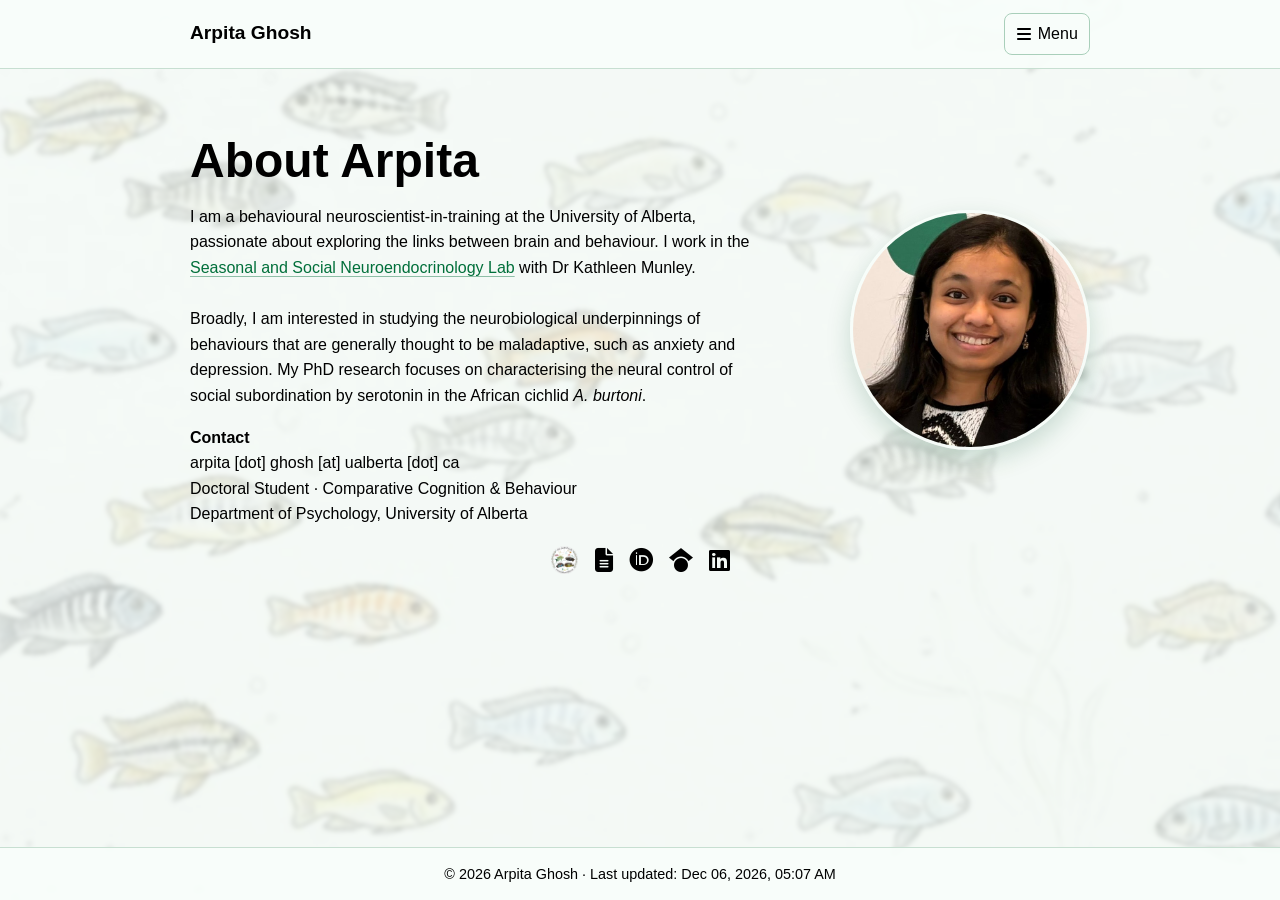
==== index.html @ 38524a2a "Add Google Analytics tracking to all pages" ====
<!DOCTYPE html>
<html lang="en">
<head>
  <meta charset="UTF-8">
  <meta name="viewport" content="width=device-width, initial-scale=1.0">
  <title>Arpita Ghosh | Behavioural Neuroscience</title>
  <meta name="description" content="Academic website of Arpita Ghosh.">
  <link rel="stylesheet" href="https://cdnjs.cloudflare.com/ajax/libs/font-awesome/6.7.2/css/all.min.css">
  <link rel="stylesheet" href="site/styles.css">
<!-- Google Tag Manager -->
<script>(function(w,d,s,l,i){w[l]=w[l]||[];w[l].push({'gtm.start':
new Date().getTime(),event:'gtm.js'});var f=d.getElementsByTagName(s)[0],
j=d.createElement(s),dl=l!='dataLayer'?'&l='+l:'';j.async=true;j.src=
'https://www.googletagmanager.com/gtm.js?id='+i+dl;f.parentNode.insertBefore(j,f);
})(window,document,'script','dataLayer','GTM-M3ZC9SSD');</script>
<!-- End Google Tag Manager -->
<!-- Google tag (gtag.js) -->
<script async src="https://www.googletagmanager.com/gtag/js?id=G-YRY5EFCV84"></script>
<script>
  window.dataLayer = window.dataLayer || [];
  function gtag(){dataLayer.push(arguments);}
  gtag('js', new Date());

  gtag('config', 'G-YRY5EFCV84');
</script>
</head>
<body class="home-page">

  <!-- Google Tag Manager (noscript) -->
  <noscript><iframe src="https://www.googletagmanager.com/ns.html?id=GTM-M3ZC9SSD" height="0" width="0" style="display:none;visibility:hidden"></iframe></noscript>
  <!-- End Google Tag Manager (noscript) -->
  <nav class="topbar" data-site-nav></nav>

  <header class="hero">
    <div class="container">
      <div class="hero-layout">
        <div class="hero-copy">
          <h1 id="aboutTitle">About</h1>
          <p class="subtitle" id="aboutBio"></p>
          <div class="about-contact" id="aboutContact"></div>
        </div>
        <img class="profile-pic" id="profileImage" src="assets/images/source/home-1.jpg" alt="Arpita Ghosh">
      </div>
      <div class="social-links" id="socialLinks" aria-label="Social links"></div>
    </div>
  </header>

  <footer class="site-footer" data-site-footer></footer>

  <script src="site/script.js"></script>
</body>
</html>
---- site/styles.css ----
:root {
  --bg: #f1f8f4;
  --panel: rgba(248, 253, 250, 0.9);
  --text: #000000;
  --muted: #000000;
  --strong: #000000;
  --accent: #007c41;
  --accent-2: #005c30;
  --link: #006f3a;
  --link-visited: #005b36;
  --link-hover: #009b52;
  --border: #c7dfd1;
  --topbar-bg: rgba(248, 253, 250, 0.94);
  --control-bg: rgba(248, 253, 250, 0.9);
  --control-border: #a9cfba;
  --control-border-hover: #58a57d;
  --menu-hover: #dcefe4;
  --menu-shadow: rgba(0, 83, 44, 0.18);
  --code-bg: #dff1e7;
  --code-text: #000000;
  --tag-bg: #cce7d8;
  --tag-text: #000000;
  --news-badge-bg: #d2e9dc;
  --news-badge-text: #000000;
  --button-text: #ffffff;
  --focus-ring: rgba(0, 124, 65, 0.2);
  --background-image-opacity: 0.28;
  --site-background-image: none;
}

* {
  box-sizing: border-box;
}

body {
  margin: 0;
  min-height: 100vh;
  display: flex;
  flex-direction: column;
  position: relative;
  isolation: isolate;
  overflow-x: hidden;
  font-family: "Segoe UI", Tahoma, Geneva, Verdana, sans-serif;
  background: var(--bg);
  color: var(--text);
  line-height: 1.6;
}

body::before {
  content: "";
  position: fixed;
  inset: -12vmax;
  z-index: -1;
  pointer-events: none;
  background-image: var(--site-background-image);
  background-position: center;
  background-size: cover;
  filter: blur(2px) saturate(1.08);
  opacity: var(--background-image-opacity);
  transform: translate3d(-2%, -2%, 0) scale(1.12);
  will-change: transform;
  animation: backgroundDrift 22s ease-in-out infinite alternate;
}

a {
  color: var(--link);
  text-decoration-color: color-mix(in srgb, var(--link) 42%, transparent);
  text-underline-offset: 0.16em;
}

a:visited {
  color: var(--link-visited);
}

a:hover {
  color: var(--link-hover);
  text-decoration-color: currentColor;
}

@keyframes backgroundDrift {
  0% {
    transform: translate3d(-3%, -2%, 0) scale(1.12);
  }
  35% {
    transform: translate3d(3%, -4%, 0) scale(1.16);
  }
  70% {
    transform: translate3d(-1%, 4%, 0) scale(1.14);
  }
  100% {
    transform: translate3d(4%, 2%, 0) scale(1.16);
  }
}

@media (prefers-reduced-motion: reduce) {
  body::before {
    animation: none;
  }
}

.container {
  width: min(900px, 92%);
  margin: 0 auto;
}

.topbar {
  position: relative;
  z-index: 40;
  overflow: visible;
  background: var(--topbar-bg);
  border-bottom: 1px solid var(--border);
}

.topbar-inner {
  display: flex;
  align-items: center;
  justify-content: space-between;
  gap: 1rem;
  padding: 0.8rem 0;
  overflow: visible;
}

.site-name {
  font-size: 1.2rem;
  font-weight: 800;
  color: var(--text);
  text-decoration: none;
}

.site-name:visited {
  color: var(--text);
}

.topbar-actions {
  display: flex;
  align-items: center;
  gap: 0.6rem;
  overflow: visible;
}

.menu-dropdown {
  position: relative;
  z-index: 45;
  overflow: visible;
}

.menu-button {
  display: inline-flex;
  align-items: center;
  color: var(--text);
  font: inherit;
  cursor: pointer;
}

.menu-button {
  gap: 0.45rem;
  background: var(--control-bg);
  border: 1px solid var(--control-border);
  border-radius: 0.5rem;
  padding: 0.45rem 0.7rem;
}

.menu-button:hover {
  border-color: var(--control-border-hover);
}

.menu-button[aria-expanded="true"] {
  border-color: var(--accent);
  box-shadow: 0 0 0 2px var(--focus-ring);
}

.menu-list {
  list-style: none;
  position: absolute;
  right: 0;
  top: calc(100% + 0.5rem);
  z-index: 60;
  min-width: 11rem;
  margin: 0;
  padding: 0.35rem;
  background: var(--panel);
  border: 1px solid var(--border);
  border-radius: 0.6rem;
  box-shadow: 0 12px 28px var(--menu-shadow);
  pointer-events: auto;
}

.menu-list * {
  pointer-events: auto;
}

.menu-list[hidden] {
  display: none;
}

.menu-list a {
  display: block;
  padding: 0.45rem 0.55rem;
  color: var(--link);
  text-decoration: none;
  border-radius: 0.45rem;
}

.menu-list a:hover {
  color: var(--link-hover);
  background: var(--menu-hover);
}

.hero {
  padding: 4rem 0 3rem;
}

.hero-layout {
  display: grid;
  grid-template-columns: 1fr auto;
  align-items: center;
  gap: 2rem;
}

.hero-copy {
  min-width: 0;
}

.tag {
  display: inline-block;
  margin: 0 0 0.75rem;
  background: var(--tag-bg);
  color: var(--tag-text);
  font-weight: 600;
  font-size: 0.85rem;
  letter-spacing: 0.02em;
  padding: 0.2rem 0.6rem;
  border-radius: 999px;
}

h1 {
  margin: 0;
  font-size: clamp(2rem, 5vw, 3rem);
  line-height: 1.15;
}

.subtitle {
  margin-top: 1rem;
  color: var(--muted);
  max-width: 65ch;
}

.about-contact {
  margin-top: 0.9rem;
}

.about-contact-title {
  margin: 0 0 0.25rem;
  font-weight: 600;
}

.about-contact p {
  margin: 0;
  color: var(--muted);
}

.news-section {
  margin-top: 1.4rem;
}

.news-section h2 {
  margin: 0 0 0.75rem;
  font-size: 1.15rem;
}

.news-scroll {
  max-height: 14.5rem;
  overflow-y: auto;
  padding-right: 0.35rem;
  scrollbar-width: thin;
  scrollbar-color: var(--control-border) transparent;
}

.news-scroll::-webkit-scrollbar {
  width: 7px;
}

.news-scroll::-webkit-scrollbar-thumb {
  background: var(--control-border);
  border-radius: 999px;
}

.news-scroll::-webkit-scrollbar-track {
  background: transparent;
}

.news-item + .news-item {
  margin-top: 0.95rem;
}

.news-date {
  display: inline-block;
  padding: 0.05rem 0.35rem;
  border-radius: 0.2rem;
  background: var(--news-badge-bg);
  color: var(--news-badge-text);
  font-weight: 600;
}

.news-item p {
  margin: 0;
  line-height: 1.45;
  display: grid;
  grid-template-columns: auto 1fr;
  column-gap: 0.35rem;
  align-items: start;
}

.news-text {
  display: block;
  min-width: 0;
}

.news-item p:not(.news-date) {
  color: var(--muted);
}

.news-more {
  margin: 0.75rem 0 0;
}

.news-main {
  padding-top: 1.6rem;
  padding-bottom: 4rem;
}

.news-page .news-section {
  margin-top: 0;
  background: transparent;
  border: 0;
  border-radius: 0;
  padding: 0;
}

.news-page-heading {
  display: flex;
  align-items: baseline;
  justify-content: space-between;
  gap: 0.8rem;
  margin-bottom: 0.85rem;
}

.news-page-heading h1 {
  margin: 0;
  color: var(--strong);
}

.news-count {
  margin: 0;
  color: var(--muted);
  font-size: 0.95rem;
}

.news-page .news-scroll {
  max-height: none;
  overflow: visible;
  padding-right: 0;
  padding-left: 1rem;
  position: relative;
}

.news-page .news-scroll::before {
  content: "";
  position: absolute;
  left: 0.28rem;
  top: 0.15rem;
  bottom: 0.15rem;
  width: 1px;
  background: var(--control-border-hover);
}

.news-page .news-item {
  position: relative;
}

.news-page .news-item::before {
  content: "";
  position: absolute;
  left: -0.84rem;
  top: 0.55rem;
  width: 0.5rem;
  height: 0.5rem;
  border-radius: 999px;
  background: var(--accent);
  box-shadow: 0 0 0 2px var(--bg);
}

.news-page .news-item-image,
.news-page .news-item-gif {
  display: block;
  width: min(100%, 30rem);
  height: auto;
  margin-top: 0.55rem;
  border-radius: 0.5rem;
  border: 1px solid var(--border);
}

.news-empty {
  color: var(--muted);
}

.social-links {
  display: flex;
  align-items: center;
  justify-content: center;
  gap: 1rem;
  flex-wrap: wrap;
  margin-top: 1.2rem;
}

.social-link {
  display: inline-flex;
  align-items: center;
  justify-content: center;
  font-size: 1.5rem;
  color: var(--text);
  text-decoration: none;
}

.social-link:visited {
  color: var(--text);
}

.social-link:hover {
  color: var(--text);
}

.social-link-logo {
  line-height: 0;
}

.institution-logo {
  display: block;
  width: 1.75rem;
  height: 1.75rem;
  object-fit: contain;
}

.profile-pic {
  display: block;
  width: clamp(165px, 24vw, 240px);
  aspect-ratio: 1 / 1;
  object-fit: cover;
  border-radius: 50%;
  border: 3px solid var(--panel);
  box-shadow: 0 10px 24px var(--menu-shadow);
  margin: 0;
}

.button {
  display: inline-block;
  margin-top: 1.25rem;
  padding: 0.6rem 1rem;
  border-radius: 0.5rem;
  text-decoration: none;
  background: var(--accent);
  color: var(--button-text);
  font-weight: 600;
}

.button:visited,
.button:active,
.button:focus,
.button:focus-visible {
  color: var(--button-text);
}

.button:hover {
  background: var(--accent-2);
  color: var(--button-text);
}

main {
  padding-bottom: 4rem;
}

section {
  background: var(--panel);
  border: 1px solid var(--border);
  border-radius: 0.85rem;
  padding: 1.2rem 1.3rem;
  margin-bottom: 1rem;
}

.cv-main {
  padding-top: 1.6rem;
  padding-bottom: 4rem;
}

.cv-section {
  background: transparent;
  border: 0;
  border-radius: 0;
  margin: 0;
  padding: 0.15rem 0;
}

.cv-section + .cv-section {
  margin-top: 1.45rem;
  padding-top: 1.35rem;
  border-top: 1px solid var(--border);
}

.cv-section h2 {
  margin: 0 0 0.95rem;
  font-size: clamp(2rem, 5vw, 3rem);
  line-height: 1.15;
  color: var(--strong);
}

.cv-section p {
  margin: 0;
}

.cv-section p + p {
  margin-top: 0.3rem;
}

.cv-li-entry {
  display: grid;
  grid-template-columns: 2.9rem 1fr;
  gap: 0.8rem;
  align-items: start;
  margin-top: 0;
}

.cv-li-entry-no-logo {
  grid-template-columns: 2.9rem 1fr;
}

.cv-li-entry-no-logo::before {
  content: "";
  display: block;
  width: 2.9rem;
  height: 2.9rem;
  border-radius: 0.5rem;
  background: color-mix(in srgb, var(--panel) 75%, transparent);
  border: 1px dashed var(--control-border);
}

.cv-li-entry + .cv-li-entry {
  margin-top: 1rem;
}

.cv-li-logo {
  display: block;
  width: 2.9rem;
  height: 2.9rem;
  object-fit: contain;
  border-radius: 0.5rem;
  background: color-mix(in srgb, var(--panel) 75%, transparent);
  border: 1px solid var(--border);
  padding: 0.25rem;
}

.cv-li-content p {
  margin: 0;
}

.cv-li-title {
  font-weight: 700;
  color: var(--strong);
  line-height: 1.3;
}

.cv-li-org {
  color: var(--text);
}

.cv-award-body {
  font-style: italic;
}

.cv-li-meta {
  color: var(--muted);
  font-size: 0.92rem;
  --cv-date-height: 1.35em;
  display: flex;
  align-items: center;
  gap: 0.35rem;
  flex-wrap: wrap;
}

.cv-date-badge {
  display: inline-flex;
  align-items: center;
  min-height: var(--cv-date-height);
  padding: 0 0.48rem;
  border-radius: 0.2rem;
  background: var(--news-badge-bg);
  color: var(--news-badge-text);
  font-weight: 600;
  line-height: 1.15;
}

.cv-flag {
  display: inline-block;
  width: auto;
  height: var(--cv-date-height);
  margin-left: 0;
  vertical-align: middle;
  transform: none;
  border-radius: 0.12rem;
}

.cv-li-bullets {
  margin: 0.04rem 0 0;
  padding-left: 1.1rem;
}

.cv-li-bullets li {
  color: var(--muted);
}

.cv-li-bullets li + li {
  margin-top: 0.02rem;
}

.cv-list {
  margin: 0;
  padding-left: 1.2rem;
}

.cv-list li + li {
  margin-top: 0.35rem;
}

.project-list {
  display: grid;
  gap: 1rem;
}

.project-item-link {
  text-decoration: none;
  color: inherit;
}

.project-item {
  display: grid;
  grid-template-columns: 220px 1fr;
  gap: 1rem;
  align-items: start;
  padding: 0.9rem;
  border: 1px solid var(--border);
  border-radius: 0.85rem;
  background: var(--panel);
  transition: background-color 140ms ease, border-color 140ms ease;
}

.project-item-link:hover .project-item {
  background: var(--menu-hover);
  border-color: var(--control-border-hover);
}

.project-item img {
  width: 100%;
  height: auto;
  border-radius: 0.6rem;
  border: 1px solid var(--border);
}

.project-item h2 {
  margin: 0 0 0.35rem;
}

.project-item p {
  margin: 0 0 0.5rem;
  color: var(--muted);
}

.project-detail-image {
  width: 100%;
  height: auto;
  border-radius: 0.7rem;
  border: 1px solid var(--border);
}

.project-banner-image {
  height: clamp(120px, 19vw, 185px);
  object-fit: cover;
  object-position: center;
}

.project-gallery {
  display: grid;
  gap: 0.85rem;
  grid-template-columns: repeat(auto-fit, minmax(220px, 1fr));
  margin-top: 0.8rem;
}

.project-gallery img {
  width: 100%;
  height: auto;
  border-radius: 0.65rem;
  border: 1px solid var(--border);
}

.project-note {
  color: var(--muted);
  font-style: italic;
}

.page-hero { padding-bottom: 1.5rem; }
.page-hero h1 { max-width: 24ch; }
.content-main { padding-bottom: 4rem; }
.content-main h2, .content-main h3, .content-main p { margin-top: 0; }
.content-main h2 { line-height: 1.25; }
.timeline article { position: relative; padding-left: 1.25rem; }
.timeline article::before { content: ""; position: absolute; left: 0; top: 0.55rem; width: 0.5rem; height: 0.5rem; border-radius: 50%; background: var(--accent); }
.timeline article + article { margin-top: 1.3rem; padding-top: 1.3rem; border-top: 1px solid var(--border); }
.timeline h3, .media-card h3 { margin-bottom: 0.2rem; }
.item-date { display: inline-block; margin-bottom: 0.35rem; padding: 0.05rem 0.4rem; border-radius: 0.25rem; background: var(--news-badge-bg); font-size: 0.88rem; font-weight: 700; }
.image-grid, .card-grid { display: grid; grid-template-columns: repeat(2, minmax(0, 1fr)); gap: 1rem; margin-top: 1rem; }
.image-grid { position: relative; }
.image-grid img, .media-card img { width: 100%; border-radius: 0.65rem; border: 1px solid var(--border); }
.image-grid img { height: 18rem; object-fit: cover; cursor: zoom-in; transition: transform 180ms ease, box-shadow 180ms ease; }
.image-grid img:hover { position: relative; z-index: 5; object-fit: contain; background: var(--panel); box-shadow: 0 16px 36px var(--menu-shadow); transform: scale(1.35); }
.feature-card, .contact-layout { display: grid; grid-template-columns: minmax(220px, 0.8fr) minmax(0, 1.2fr); gap: 1.5rem; align-items: center; }
.feature-card > img, .contact-layout > img { width: 100%; max-height: 28rem; object-fit: cover; border-radius: 0.7rem; border: 1px solid var(--border); }
.media-card { padding: 0.85rem; border: 1px solid var(--border); border-radius: 0.75rem; background: color-mix(in srgb, var(--panel) 88%, transparent); }
.media-card img { aspect-ratio: 1 / 1; object-fit: cover; margin-bottom: 0.75rem; }
.milestone-grid, .people-grid { display: grid; gap: 1.1rem; }
.milestone-grid article, .person-card { display: grid; grid-template-columns: 14rem minmax(0, 1fr); gap: 1.2rem; align-items: center; }
.milestone-grid article + article, .person-card + .person-card { padding-top: 1.1rem; border-top: 1px solid var(--border); }
.milestone-grid img, .person-card img { width: 100%; height: 9rem; object-fit: cover; border-radius: 0.65rem; border: 1px solid var(--border); }
.person-card img { height: 11rem; }
.contact-layout address { margin-bottom: 1rem; font-style: normal; }

.publications-page .pub-main {
  padding-top: 2.4rem;
  padding-bottom: 4rem;
}

.pub-section {
  background: transparent;
  border: 0;
  border-radius: 0;
  margin: 0;
  padding: 0;
}

.pub-heading h1 {
  margin: 0;
  font-size: clamp(2.2rem, 5vw, 3.2rem);
  line-height: 1.15;
  color: var(--strong);
}

.pub-heading hr {
  margin: 0.8rem 0 1.2rem;
  border: 0;
  border-top: 1px solid var(--border);
}

.pub-key-carousel {
  display: flex;
  align-items: center;
  gap: 0.6rem;
  margin-bottom: 1.2rem;
}

.pub-arrow {
  width: 2.1rem;
  height: 2.1rem;
  border: 0;
  border-radius: 999px;
  background: transparent;
  color: var(--link);
  cursor: pointer;
}

.pub-arrow:hover {
  color: var(--link-hover);
}

.pub-key-track-wrap {
  flex: 1;
  overflow-x: auto;
  scrollbar-width: none;
}

.pub-key-track-wrap::-webkit-scrollbar {
  display: none;
}

.pub-key-track {
  display: flex;
  gap: 0.95rem;
  padding: 0.1rem;
}

.pub-key-item {
  flex: 0 0 clamp(170px, 21vw, 240px);
  border-radius: 0.55rem;
  overflow: hidden;
  border: 1px solid var(--border);
  text-decoration: none;
  transition: transform 150ms ease, border-color 150ms ease;
}

.pub-key-item:hover {
  transform: translateY(-2px);
  border-color: var(--control-border-hover);
}

.pub-key-item img {
  display: block;
  width: 100%;
  height: auto;
  aspect-ratio: 3 / 4;
  object-fit: cover;
}

.pub-tags {
  display: flex;
  gap: 0.3rem;
  flex-wrap: wrap;
  border-top: 1px solid var(--border);
  border-bottom: 1px solid var(--border);
  padding: 0.4rem 0;
  margin-bottom: 1rem;
}

.pub-tag-btn {
  border: 0;
  background: transparent;
  color: var(--muted);
  font: inherit;
  padding: 0.32rem 0.55rem;
  border-radius: 0.3rem;
  cursor: pointer;
}

.pub-tag-btn:hover {
  background: var(--menu-hover);
  color: var(--text);
}

.pub-tag-btn.is-active {
  color: var(--strong);
  font-weight: 600;
  background: var(--menu-hover);
}

.pub-filter-row {
  display: flex;
  justify-content: space-between;
  align-items: center;
  gap: 0.75rem;
  margin-bottom: 1rem;
}

.pub-search {
  display: flex;
  align-items: center;
  flex: 1;
  max-width: 23rem;
  border: 1px solid var(--border);
  border-radius: 0.45rem;
  overflow: hidden;
  background: var(--panel);
}

.pub-search-input {
  flex: 1;
  border: 0;
  background: transparent;
  color: var(--text);
  font: inherit;
  padding: 0.5rem 0.65rem;
  min-width: 0;
}

.pub-search-input:focus {
  outline: none;
}

.pub-search-btn {
  border: 0;
  background: transparent;
  color: var(--muted);
  padding: 0.45rem 0.6rem;
  cursor: pointer;
}

.pub-search-btn:hover {
  color: var(--text);
}

.pub-reset-btn {
  border: 1px solid var(--border);
  border-radius: 0.45rem;
  padding: 0.45rem 0.8rem;
  font: inherit;
  color: var(--text);
  background: transparent;
  cursor: pointer;
}

.pub-reset-btn:hover {
  background: var(--menu-hover);
}

.pub-list {
  list-style: none;
  margin: 0;
  padding: 0;
  display: flex;
  flex-direction: column;
  gap: 1rem;
}

.pub-item {
  display: grid;
  grid-template-columns: 140px 1fr;
  gap: 0.95rem;
  border: 1px solid var(--border);
  border-radius: 0.75rem;
  padding: 0.8rem;
  background: var(--panel);
}

.pub-cover-link {
  display: block;
  border-radius: 0.55rem;
  overflow: hidden;
  border: 1px solid var(--border);
}

.pub-cover {
  display: block;
  width: 100%;
  height: auto;
  aspect-ratio: 3 / 4;
  object-fit: cover;
}

.pub-item-body {
  min-width: 0;
}

.pub-item-title {
  display: inline-block;
  color: var(--link);
  font-weight: 700;
  text-decoration: none;
  line-height: 1.35;
}

.pub-item-title:hover {
  color: var(--link-hover);
}

.pub-item-authors {
  margin: 0.32rem 0 0;
  color: var(--muted);
}

.pub-item-publisher {
  margin: 0.35rem 0 0;
  color: var(--text);
  font-style: italic;
}

.pub-citation-count {
  display: inline-flex;
  align-items: center;
  gap: 0.32rem;
  width: fit-content;
  margin-top: 0.42rem;
  color: var(--text);
  font-size: 0.9rem;
  line-height: 1.2;
}

.pub-item-links {
  display: flex;
  gap: 0.45rem;
  flex-wrap: wrap;
  margin-top: 0.55rem;
}

.pub-link-btn {
  text-decoration: none;
  border: 1px solid var(--border);
  border-radius: 0.45rem;
  padding: 0.24rem 0.55rem;
  color: var(--link);
  background: transparent;
  font-size: 0.9rem;
}

.pub-link-btn:hover {
  background: var(--menu-hover);
  color: var(--link-hover);
  border-color: var(--control-border-hover);
}

.pub-empty {
  padding: 0.8rem 0;
  color: var(--muted);
}

h2 {
  margin-top: 0;
}

pre {
  margin: 0.75rem 0 0;
  padding: 0.8rem;
  background: var(--code-bg);
  color: var(--code-text);
  border-radius: 0.5rem;
  overflow-x: auto;
}

code {
  font-family: "SFMono-Regular", Menlo, Monaco, Consolas, "Liberation Mono", "Courier New", monospace;
}

.site-footer {
  margin-top: auto;
  border-top: 1px solid var(--border);
  padding: 0.9rem 0;
  color: var(--muted);
  background: var(--topbar-bg);
}

.site-footer p {
  margin: 0;
  text-align: center;
  font-size: 0.9rem;
}

@media (max-width: 720px) {
  .topbar-inner {
    padding: 0.65rem 0;
  }

  .site-name {
    font-size: 1rem;
  }

  .topbar-actions {
    gap: 0.45rem;
  }

  .menu-button {
    padding: 0.4rem 0.6rem;
  }

  .menu-list {
    min-width: 9.5rem;
    max-width: min(88vw, 14rem);
  }

  .hero {
    padding: 2.4rem 0 2rem;
  }

  .hero-layout {
    grid-template-columns: 1fr;
    gap: 1.25rem;
  }

  .profile-pic {
    justify-self: center;
    width: clamp(150px, 46vw, 220px);
  }

  .news-section {
    margin-top: 1.1rem;
  }

  .news-scroll {
    max-height: 12.25rem;
    padding-right: 0.2rem;
  }

  .news-page-heading {
    align-items: flex-start;
    flex-direction: column;
    gap: 0.2rem;
  }

  .social-links {
    gap: 0.85rem;
  }

  .site-footer p {
    font-size: 0.82rem;
    line-height: 1.45;
  }

  .project-item {
    grid-template-columns: 1fr;
  }

  .image-grid,
  .card-grid,
  .feature-card,
  .contact-layout,
  .milestone-grid article,
  .person-card {
    grid-template-columns: 1fr;
  }

  .image-grid img {
    height: auto;
    max-height: 24rem;
  }

  .milestone-grid img,
  .person-card img {
    height: auto;
    max-height: 20rem;
  }

  .publications-page .pub-main {
    padding-top: 1.5rem;
  }

  .pub-key-carousel {
    gap: 0.35rem;
    margin-bottom: 1rem;
  }

  .pub-arrow {
    width: 1.85rem;
    height: 1.85rem;
  }

  .pub-key-item {
    flex-basis: clamp(160px, 36vw, 220px);
  }

  .pub-filter-row {
    flex-direction: column;
    align-items: stretch;
  }

  .pub-search {
    max-width: none;
  }

  .pub-item {
    grid-template-columns: 110px 1fr;
    gap: 0.75rem;
  }

  .cv-main {
    padding-top: 1.15rem;
  }

  .cv-section + .cv-section {
    margin-top: 1.2rem;
    padding-top: 1.1rem;
  }

  .cv-li-entry {
    grid-template-columns: 2.5rem 1fr;
    gap: 0.6rem;
    margin-top: 0;
  }

  .cv-li-entry-no-logo::before {
    width: 2.5rem;
    height: 2.5rem;
  }

  .cv-li-logo {
    width: 2.5rem;
    height: 2.5rem;
  }
}

@media (max-width: 420px) {
  .container {
    width: min(900px, 94%);
  }

  .pub-item {
    grid-template-columns: 1fr;
  }

  .pub-cover-link {
    max-width: 180px;
  }

  .menu-button {
    padding: 0.4rem;
  }

  .menu-button span {
    display: none;
  }
}
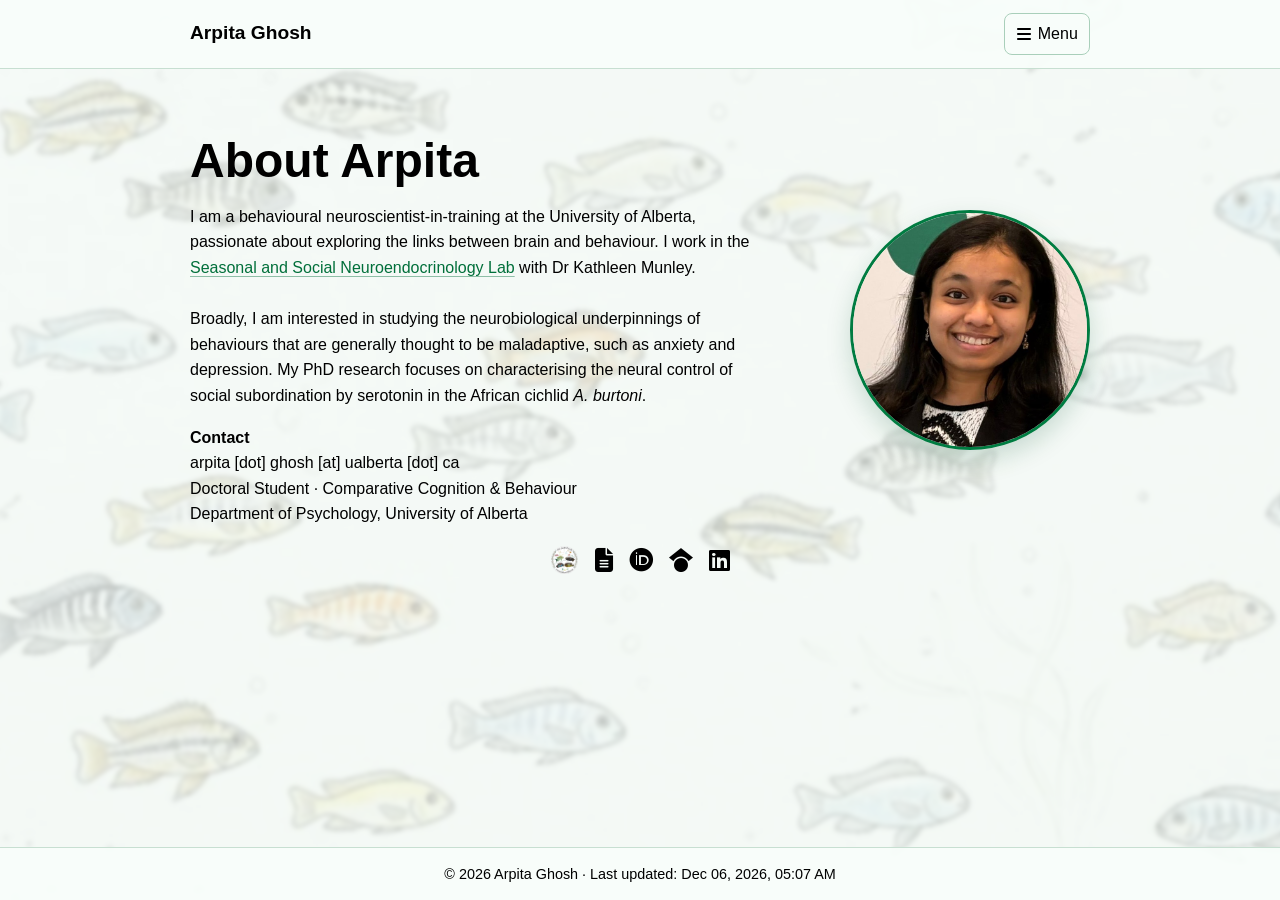
==== commit 6a213e15: "Improve homepage SEO metadata and navigation" ====
--- a/index.html
+++ b/index.html
@@ -4,7 +4,27 @@
   <meta charset="UTF-8">
   <meta name="viewport" content="width=device-width, initial-scale=1.0">
   <title>Arpita Ghosh | Behavioural Neuroscience</title>
-  <meta name="description" content="Academic website of Arpita Ghosh.">
+  <meta name="description" content="Academic website of Arpita Ghosh, behavioural neuroscientist-in-training at the University of Alberta.">
+  <link rel="canonical" href="https://arpitaghosh2000.github.io/">
+  <script type="application/ld+json">
+  {
+    "@context": "https://schema.org",
+    "@type": "Person",
+    "name": "Arpita Ghosh",
+    "url": "https://arpitaghosh2000.github.io/",
+    "image": "https://arpitaghosh2000.github.io/assets/images/source/home-1.jpg",
+    "jobTitle": "Doctoral Student in Comparative Cognition and Behaviour",
+    "affiliation": {
+      "@type": "CollegeOrUniversity",
+      "name": "University of Alberta"
+    },
+    "sameAs": [
+      "https://orcid.org/0009-0000-1691-020X",
+      "https://scholar.google.com/citations?user=3kFOWxsAAAAJ&hl=en",
+      "https://www.linkedin.com/in/arpitaghosh2430"
+    ]
+  }
+  </script>
   <link rel="stylesheet" href="https://cdnjs.cloudflare.com/ajax/libs/font-awesome/6.7.2/css/all.min.css">
   <link rel="stylesheet" href="site/styles.css">
 <!-- Google Tag Manager -->
@@ -29,14 +49,34 @@
   <!-- Google Tag Manager (noscript) -->
   <noscript><iframe src="https://www.googletagmanager.com/ns.html?id=GTM-M3ZC9SSD" height="0" width="0" style="display:none;visibility:hidden"></iframe></noscript>
   <!-- End Google Tag Manager (noscript) -->
-  <nav class="topbar" data-site-nav></nav>
+  <nav class="topbar" data-site-nav>
+    <div class="container topbar-inner">
+      <a class="site-name" href="/">Arpita Ghosh</a>
+      <div class="topbar-actions">
+        <div class="menu-dropdown">
+          <button class="menu-button" aria-label="Toggle menu" aria-haspopup="true" aria-expanded="false" aria-controls="topMenu"><i class="fa-solid fa-bars" aria-hidden="true"></i><span>Menu</span></button>
+          <ul class="menu-list" id="topMenu" hidden>
+            <li><a href="/">Home</a></li>
+            <li><a href="pages/projects.html">Projects</a></li>
+            <li><a href="pages/teaching.html">Teaching</a></li>
+            <li><a href="pages/presentations.html">Presentations</a></li>
+            <li><a href="pages/publications.html">Publications</a></li>
+            <li><a href="pages/milestones.html">Milestones</a></li>
+            <li><a href="pages/people.html">People</a></li>
+            <li><a href="pages/outreach.html">Outreach</a></li>
+            <li><a href="pages/contact.html">Contact</a></li>
+          </ul>
+        </div>
+      </div>
+    </div>
+  </nav>
 
   <header class="hero">
     <div class="container">
       <div class="hero-layout">
         <div class="hero-copy">
-          <h1 id="aboutTitle">About</h1>
-          <p class="subtitle" id="aboutBio"></p>
+          <h1 id="aboutTitle">About Arpita</h1>
+          <p class="subtitle" id="aboutBio">I am a behavioural neuroscientist-in-training at the University of Alberta, passionate about exploring the links between brain and behaviour. I work in the <a href="https://sites.psych.ualberta.ca/SeaSoNLab/">Seasonal and Social Neuroendocrinology Lab</a> with Dr Kathleen Munley.<br><br>My PhD research focuses on characterising the neural control of social subordination by serotonin in the African cichlid <em>A. burtoni</em>.</p>
           <div class="about-contact" id="aboutContact"></div>
         </div>
         <img class="profile-pic" id="profileImage" src="assets/images/source/home-1.jpg" alt="Arpita Ghosh">
--- a/site/styles.css
+++ b/site/styles.css
@@ -447,7 +447,7 @@
   aspect-ratio: 1 / 1;
   object-fit: cover;
   border-radius: 50%;
-  border: 3px solid var(--panel);
+  border: 3px solid var(--accent);
   box-shadow: 0 10px 24px var(--menu-shadow);
   margin: 0;
 }
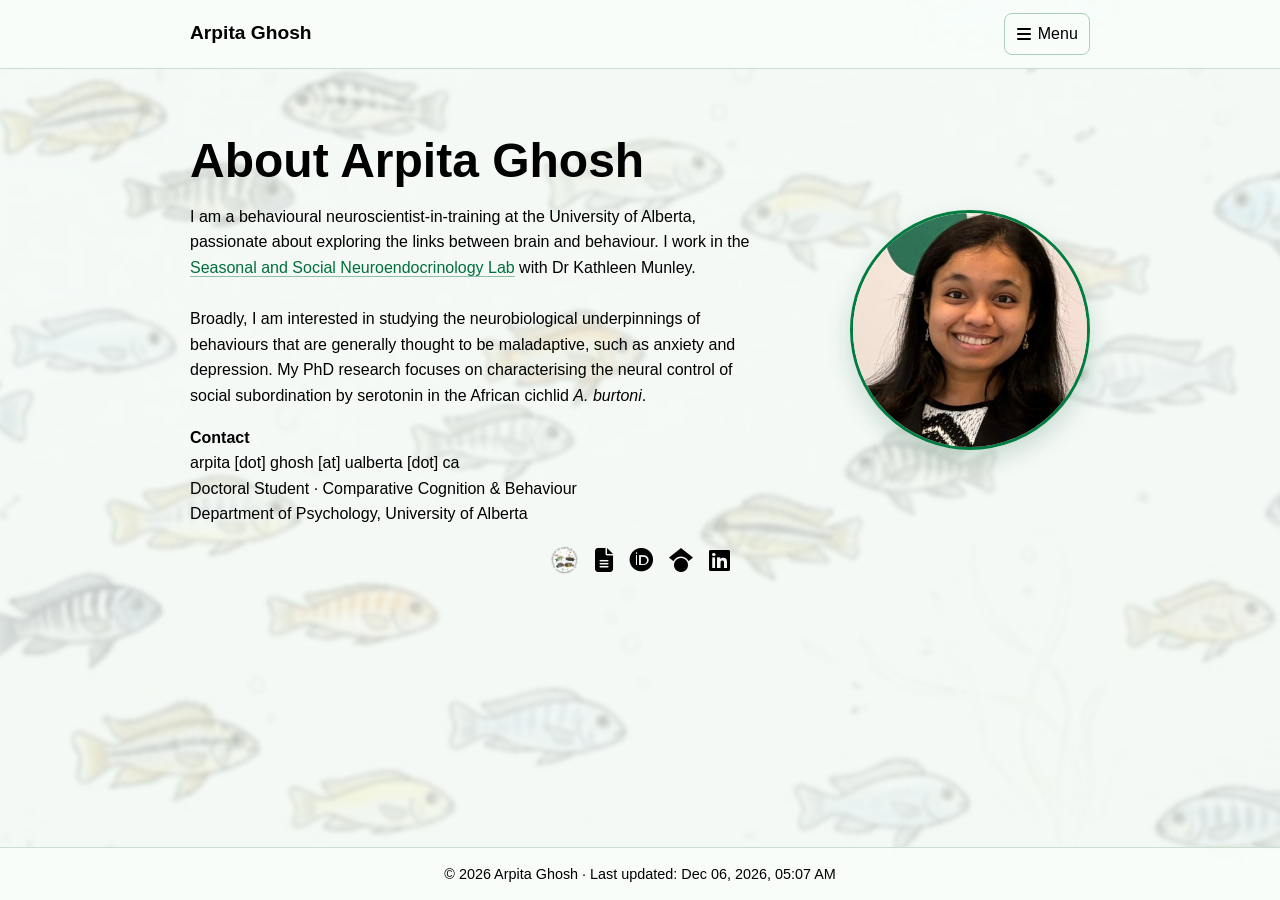
==== commit 343f70fc: "Refresh homepage script cache" ====
--- a/index.html
+++ b/index.html
@@ -3,26 +3,51 @@
 <head>
   <meta charset="UTF-8">
   <meta name="viewport" content="width=device-width, initial-scale=1.0">
-  <title>Arpita Ghosh | Behavioural Neuroscience</title>
-  <meta name="description" content="Academic website of Arpita Ghosh, behavioural neuroscientist-in-training at the University of Alberta.">
+  <title>Arpita Ghosh | Behavioural Neuroscientist</title>
+  <meta name="description" content="Arpita Ghosh is a behavioural neuroscientist and doctoral student at the University of Alberta studying the neural control of social behaviour.">
+  <meta name="author" content="Arpita Ghosh">
+  <meta name="robots" content="index, follow, max-image-preview:large">
   <link rel="canonical" href="https://arpitaghosh2000.github.io/">
+  <meta property="og:type" content="profile">
+  <meta property="og:title" content="Arpita Ghosh | Behavioural Neuroscientist">
+  <meta property="og:description" content="Academic website of Arpita Ghosh, a behavioural neuroscientist and doctoral student at the University of Alberta.">
+  <meta property="og:url" content="https://arpitaghosh2000.github.io/">
+  <meta property="og:image" content="https://arpitaghosh2000.github.io/assets/images/source/home-1.jpg">
+  <meta property="profile:first_name" content="Arpita">
+  <meta property="profile:last_name" content="Ghosh">
+  <meta name="twitter:card" content="summary_large_image">
   <script type="application/ld+json">
   {
     "@context": "https://schema.org",
-    "@type": "Person",
-    "name": "Arpita Ghosh",
+    "@type": "ProfilePage",
     "url": "https://arpitaghosh2000.github.io/",
-    "image": "https://arpitaghosh2000.github.io/assets/images/source/home-1.jpg",
-    "jobTitle": "Doctoral Student in Comparative Cognition and Behaviour",
-    "affiliation": {
-      "@type": "CollegeOrUniversity",
-      "name": "University of Alberta"
-    },
-    "sameAs": [
-      "https://orcid.org/0009-0000-1691-020X",
-      "https://scholar.google.com/citations?user=3kFOWxsAAAAJ&hl=en",
-      "https://www.linkedin.com/in/arpitaghosh2430"
-    ]
+    "name": "Arpita Ghosh | Behavioural Neuroscientist",
+    "mainEntity": {
+      "@type": "Person",
+      "name": "Arpita Ghosh",
+      "givenName": "Arpita",
+      "familyName": "Ghosh",
+      "url": "https://arpitaghosh2000.github.io/",
+      "image": "https://arpitaghosh2000.github.io/assets/images/source/home-1.jpg",
+      "jobTitle": "Doctoral Student in Comparative Cognition and Behaviour",
+      "affiliation": {
+        "@type": "CollegeOrUniversity",
+        "name": "University of Alberta",
+        "url": "https://www.ualberta.ca/"
+      },
+      "sameAs": [
+        "https://orcid.org/0009-0000-1691-020X",
+        "https://scholar.google.com/citations?user=3kFOWxsAAAAJ&hl=en",
+        "https://www.linkedin.com/in/arpitaghosh2430"
+      ],
+      "knowsAbout": [
+        "Behavioural neuroscience",
+        "Comparative cognition",
+        "Social neuroendocrinology",
+        "Serotonin",
+        "Social behaviour"
+      ]
+    }
   }
   </script>
   <link rel="stylesheet" href="https://cdnjs.cloudflare.com/ajax/libs/font-awesome/6.7.2/css/all.min.css">
@@ -75,7 +100,7 @@
     <div class="container">
       <div class="hero-layout">
         <div class="hero-copy">
-          <h1 id="aboutTitle">About Arpita</h1>
+          <h1 id="aboutTitle">About Arpita Ghosh</h1>
           <p class="subtitle" id="aboutBio">I am a behavioural neuroscientist-in-training at the University of Alberta, passionate about exploring the links between brain and behaviour. I work in the <a href="https://sites.psych.ualberta.ca/SeaSoNLab/">Seasonal and Social Neuroendocrinology Lab</a> with Dr Kathleen Munley.<br><br>My PhD research focuses on characterising the neural control of social subordination by serotonin in the African cichlid <em>A. burtoni</em>.</p>
           <div class="about-contact" id="aboutContact"></div>
         </div>
@@ -87,6 +112,6 @@
 
   <footer class="site-footer" data-site-footer></footer>
 
-  <script src="site/script.js"></script>
+  <script src="site/script.js?v=6762dc0"></script>
 </body>
 </html>
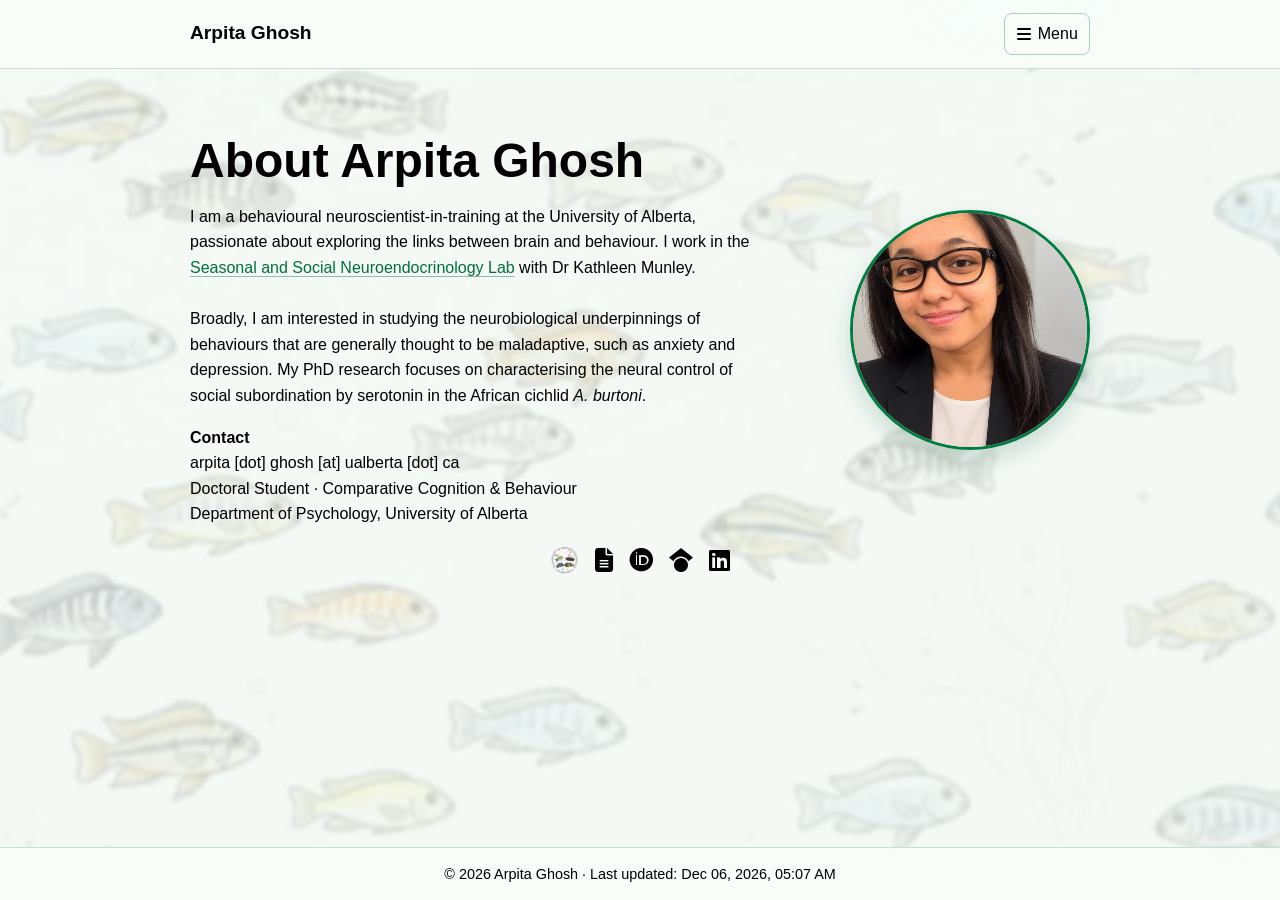
==== commit d305a2cf: "Update homepage profile picture" ====
--- a/index.html
+++ b/index.html
@@ -12,7 +12,7 @@
   <meta property="og:title" content="Arpita Ghosh | Behavioural Neuroscientist">
   <meta property="og:description" content="Academic website of Arpita Ghosh, a behavioural neuroscientist and doctoral student at the University of Alberta.">
   <meta property="og:url" content="https://arpitaghosh2000.github.io/">
-  <meta property="og:image" content="https://arpitaghosh2000.github.io/assets/images/source/home-1.jpg">
+  <meta property="og:image" content="https://arpitaghosh2000.github.io/assets/images/source/home-profile.jpg">
   <meta property="profile:first_name" content="Arpita">
   <meta property="profile:last_name" content="Ghosh">
   <meta name="twitter:card" content="summary_large_image">
@@ -28,7 +28,7 @@
       "givenName": "Arpita",
       "familyName": "Ghosh",
       "url": "https://arpitaghosh2000.github.io/",
-      "image": "https://arpitaghosh2000.github.io/assets/images/source/home-1.jpg",
+      "image": "https://arpitaghosh2000.github.io/assets/images/source/home-profile.jpg",
       "jobTitle": "Doctoral Student in Comparative Cognition and Behaviour",
       "affiliation": {
         "@type": "CollegeOrUniversity",
@@ -104,7 +104,7 @@
           <p class="subtitle" id="aboutBio">I am a behavioural neuroscientist-in-training at the University of Alberta, passionate about exploring the links between brain and behaviour. I work in the <a href="https://sites.psych.ualberta.ca/SeaSoNLab/">Seasonal and Social Neuroendocrinology Lab</a> with Dr Kathleen Munley.<br><br>My PhD research focuses on characterising the neural control of social subordination by serotonin in the African cichlid <em>A. burtoni</em>.</p>
           <div class="about-contact" id="aboutContact"></div>
         </div>
-        <img class="profile-pic" id="profileImage" src="assets/images/source/home-1.jpg" alt="Arpita Ghosh">
+        <img class="profile-pic" id="profileImage" src="assets/images/source/home-profile.jpg" alt="Arpita Ghosh">
       </div>
       <div class="social-links" id="socialLinks" aria-label="Social links"></div>
     </div>
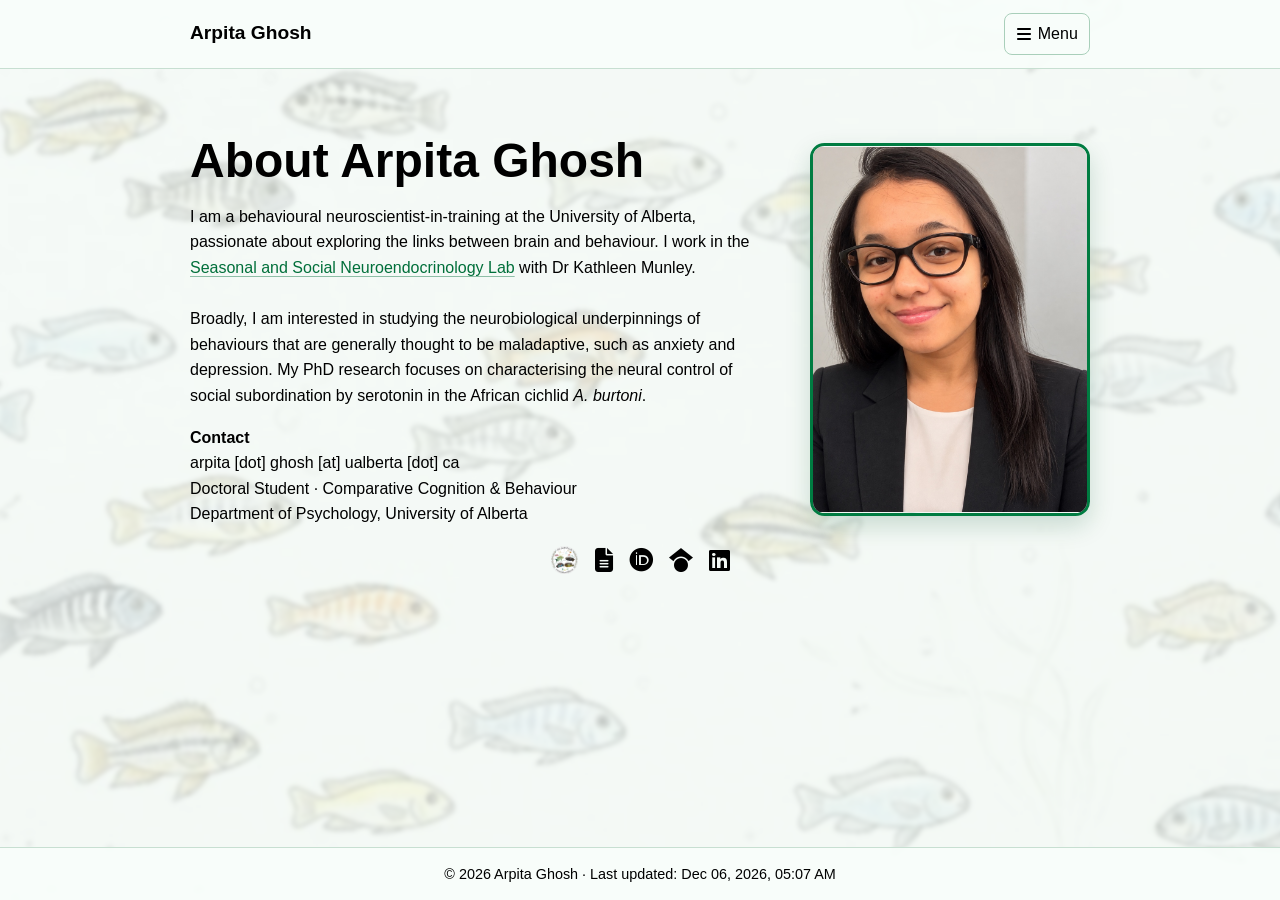
==== commit ff435d6b: "Show full homepage portrait" ====
--- a/index.html
+++ b/index.html
@@ -51,7 +51,7 @@
   }
   </script>
   <link rel="stylesheet" href="https://cdnjs.cloudflare.com/ajax/libs/font-awesome/6.7.2/css/all.min.css">
-  <link rel="stylesheet" href="site/styles.css">
+  <link rel="stylesheet" href="site/styles.css?v=d305a2c">
 <!-- Google Tag Manager -->
 <script>(function(w,d,s,l,i){w[l]=w[l]||[];w[l].push({'gtm.start':
 new Date().getTime(),event:'gtm.js'});var f=d.getElementsByTagName(s)[0],
--- a/site/styles.css
+++ b/site/styles.css
@@ -443,10 +443,10 @@
 
 .profile-pic {
   display: block;
-  width: clamp(165px, 24vw, 240px);
-  aspect-ratio: 1 / 1;
-  object-fit: cover;
-  border-radius: 50%;
+  width: clamp(190px, 24vw, 280px);
+  aspect-ratio: 3 / 4;
+  object-fit: contain;
+  border-radius: 0.9rem;
   border: 3px solid var(--accent);
   box-shadow: 0 10px 24px var(--menu-shadow);
   margin: 0;
@@ -1070,7 +1070,7 @@
 
   .profile-pic {
     justify-self: center;
-    width: clamp(150px, 46vw, 220px);
+    width: clamp(180px, 55vw, 240px);
   }
 
   .news-section {
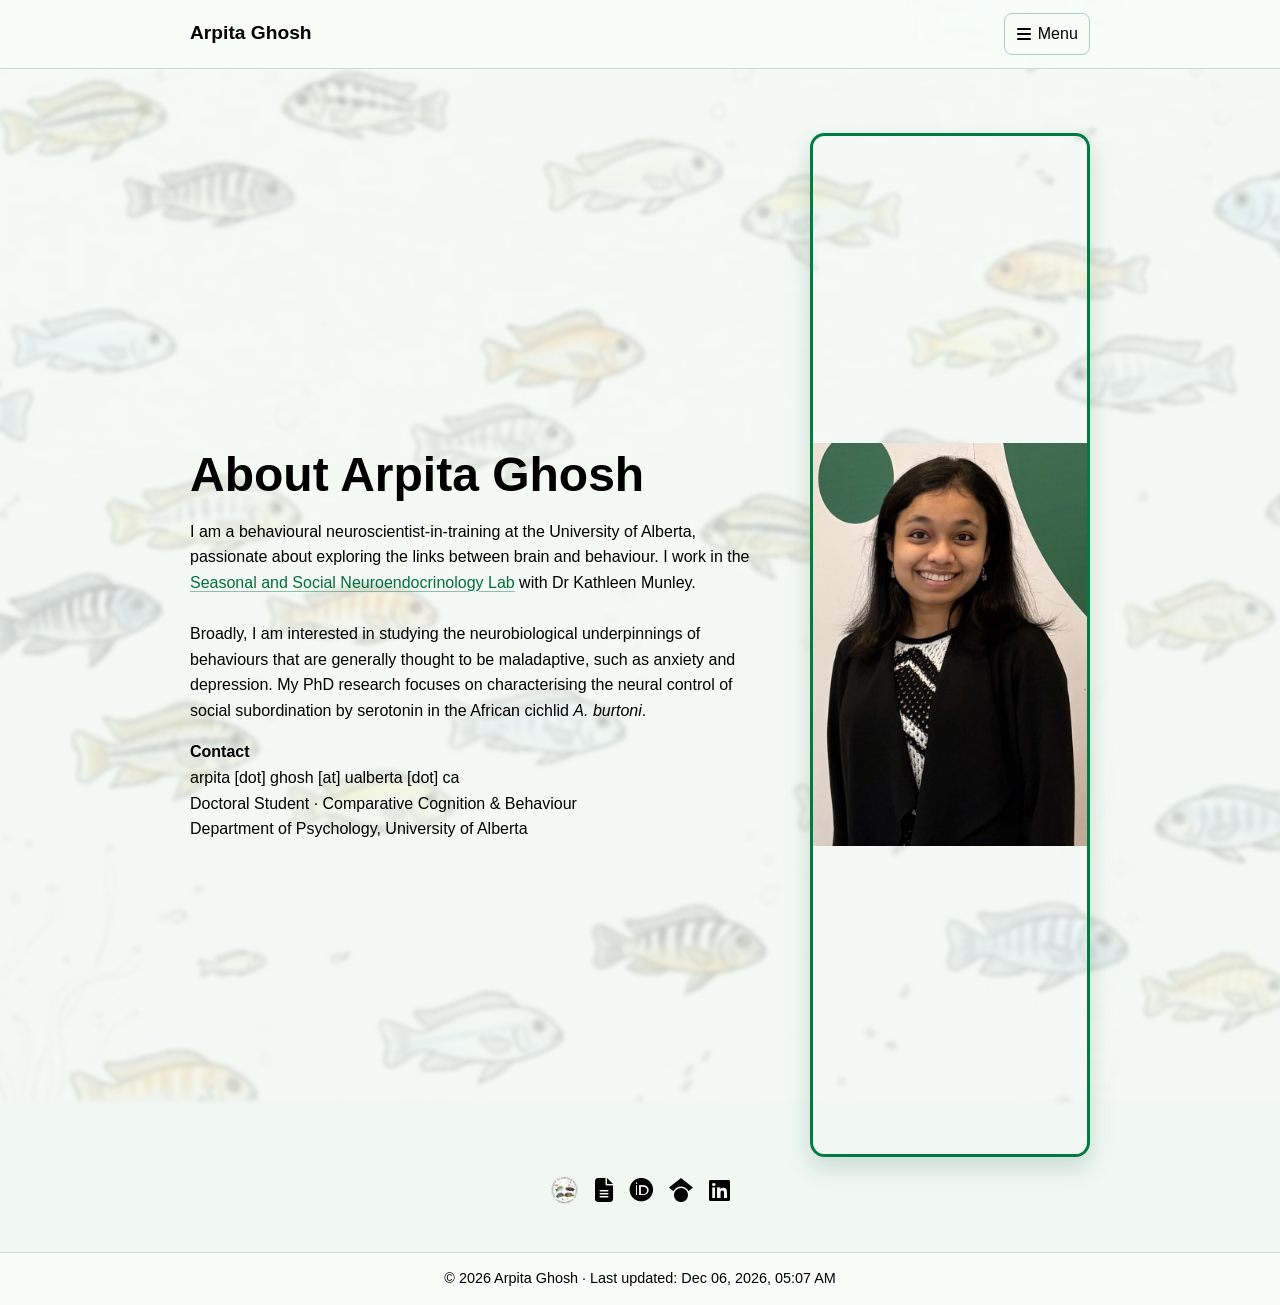
==== commit 3d9333fd: "Update profile photo and image metadata" ====
--- a/index.html
+++ b/index.html
@@ -12,10 +12,17 @@
   <meta property="og:title" content="Arpita Ghosh | Behavioural Neuroscientist">
   <meta property="og:description" content="Academic website of Arpita Ghosh, a behavioural neuroscientist and doctoral student at the University of Alberta.">
   <meta property="og:url" content="https://arpitaghosh2000.github.io/">
-  <meta property="og:image" content="https://arpitaghosh2000.github.io/assets/images/source/home-profile.jpg">
+  <meta property="og:image" content="https://arpitaghosh2000.github.io/assets/images/source/arpita-ghosh-profile-2026.png">
+  <meta property="og:image:secure_url" content="https://arpitaghosh2000.github.io/assets/images/source/arpita-ghosh-profile-2026.png">
+  <meta property="og:image:type" content="image/png">
+  <meta property="og:image:width" content="697">
+  <meta property="og:image:height" content="1024">
+  <meta property="og:image:alt" content="Portrait of Arpita Ghosh">
   <meta property="profile:first_name" content="Arpita">
   <meta property="profile:last_name" content="Ghosh">
   <meta name="twitter:card" content="summary_large_image">
+  <meta name="twitter:image" content="https://arpitaghosh2000.github.io/assets/images/source/arpita-ghosh-profile-2026.png">
+  <meta name="twitter:image:alt" content="Portrait of Arpita Ghosh">
   <script type="application/ld+json">
   {
     "@context": "https://schema.org",
@@ -28,7 +35,14 @@
       "givenName": "Arpita",
       "familyName": "Ghosh",
       "url": "https://arpitaghosh2000.github.io/",
-      "image": "https://arpitaghosh2000.github.io/assets/images/source/home-profile.jpg",
+      "image": {
+        "@type": "ImageObject",
+        "url": "https://arpitaghosh2000.github.io/assets/images/source/arpita-ghosh-profile-2026.png",
+        "contentUrl": "https://arpitaghosh2000.github.io/assets/images/source/arpita-ghosh-profile-2026.png",
+        "width": 697,
+        "height": 1024,
+        "caption": "Portrait of Arpita Ghosh"
+      },
       "jobTitle": "Doctoral Student in Comparative Cognition and Behaviour",
       "affiliation": {
         "@type": "CollegeOrUniversity",
@@ -104,7 +118,7 @@
           <p class="subtitle" id="aboutBio">I am a behavioural neuroscientist-in-training at the University of Alberta, passionate about exploring the links between brain and behaviour. I work in the <a href="https://sites.psych.ualberta.ca/SeaSoNLab/">Seasonal and Social Neuroendocrinology Lab</a> with Dr Kathleen Munley.<br><br>My PhD research focuses on characterising the neural control of social subordination by serotonin in the African cichlid <em>A. burtoni</em>.</p>
           <div class="about-contact" id="aboutContact"></div>
         </div>
-        <img class="profile-pic" id="profileImage" src="assets/images/source/home-profile.jpg" alt="Arpita Ghosh">
+        <img class="profile-pic" id="profileImage" src="assets/images/source/arpita-ghosh-profile-2026.png" alt="Portrait of Arpita Ghosh" width="697" height="1024">
       </div>
       <div class="social-links" id="socialLinks" aria-label="Social links"></div>
     </div>
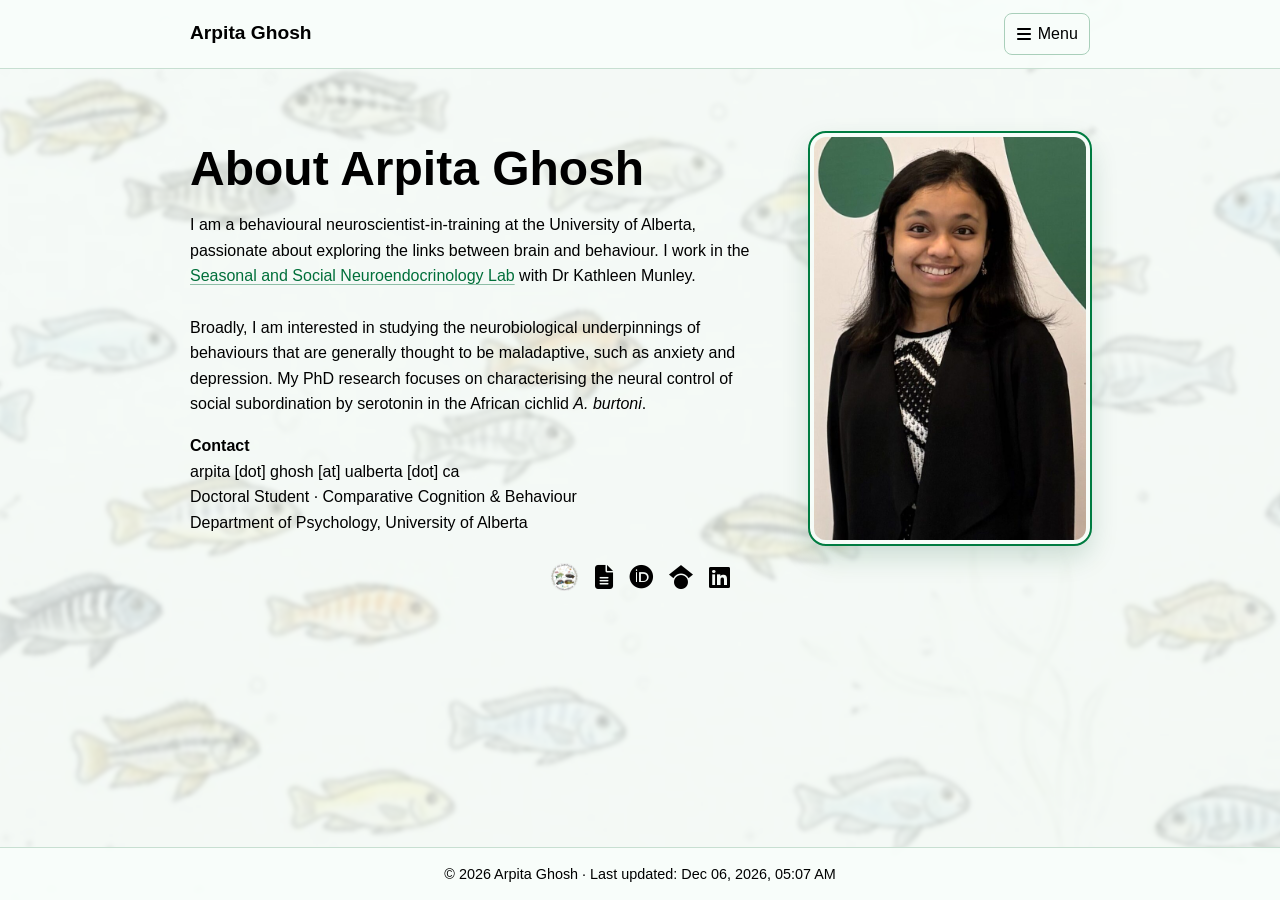
==== commit 5bc98563: "Refine homepage portrait frame" ====
--- a/index.html
+++ b/index.html
@@ -65,7 +65,7 @@
   }
   </script>
   <link rel="stylesheet" href="https://cdnjs.cloudflare.com/ajax/libs/font-awesome/6.7.2/css/all.min.css">
-  <link rel="stylesheet" href="site/styles.css?v=d305a2c">
+  <link rel="stylesheet" href="site/styles.css?v=20260908">
 <!-- Google Tag Manager -->
 <script>(function(w,d,s,l,i){w[l]=w[l]||[];w[l].push({'gtm.start':
 new Date().getTime(),event:'gtm.js'});var f=d.getElementsByTagName(s)[0],
--- a/site/styles.css
+++ b/site/styles.css
@@ -444,11 +444,14 @@
 .profile-pic {
   display: block;
   width: clamp(190px, 24vw, 280px);
-  aspect-ratio: 3 / 4;
-  object-fit: contain;
-  border-radius: 0.9rem;
-  border: 3px solid var(--accent);
-  box-shadow: 0 10px 24px var(--menu-shadow);
+  height: auto;
+  aspect-ratio: 697 / 1024;
+  object-fit: cover;
+  border-radius: 1rem;
+  border: 4px solid var(--panel);
+  outline: 2px solid var(--accent);
+  outline-offset: 0;
+  box-shadow: 0 12px 28px var(--menu-shadow);
   margin: 0;
 }
 
